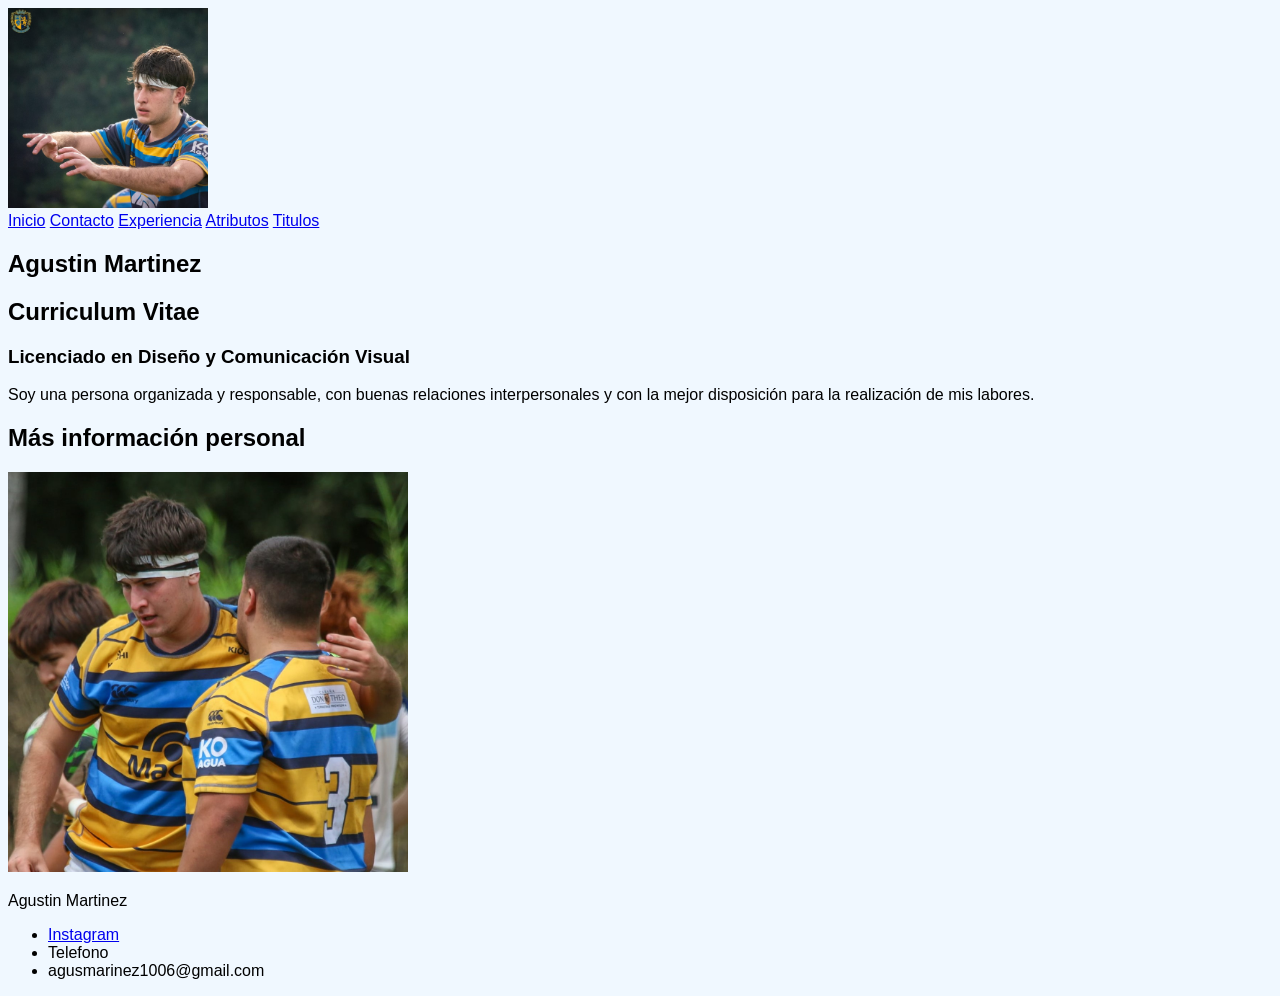
==== index.html @ fc3a7655 "primer commit" ====
<!DOCTYPE html>
<html>
    <head>
        <meta charset="utf-8"/>
        <title>Curriculum Vitae</title>
        <link rel="stylesheet" href="Estilo.css">
    </head>
    <body>
        <header>
            <img src="img/fotoprueba.jpeg" alt="Fotografia como Prueba" width="200" height="200"/>
            <nav>
                <a href="#">Inicio</a>
                <a href="#">Contacto</a>
                <a href="#">Experiencia</a>
                <a href="#">Atributos</a>
                <a href="#">Titulos</a>
            </nav>
        </header>
        <main>
<!--Titulo--->
            <section>
                <h1>Agustin Martinez</h1>
                <h2>Curriculum Vitae</h2>
            </section>
<!--Pequeño Descripción-->
            <article>
                <h3>Licenciado en Diseño y Comunicación Visual</h3>
                <p>Soy una persona organizada y responsable, con buenas relaciones interpersonales y con la mejor disposición para la realización de mis labores.</p>
            </article>
<!--Información Extra-->
            <section>
                <h2>Más información personal</h2>
                <img src="img/foto2.jpeg" alt="Fotografia 2 Más información personal" width="400" height="400"/>
            </section>
        </main>
        <footer>
            <p>Agustin Martinez</p>
            <ul>
                <li><a href="http://www.instagram.com/aaagus.24/">Instagram</a></li>
                <li>Telefono</li>
                <li>agusmarinez1006@gmail.com</li>
            </ul>
        </footer>
    </body>
</html>
---- Estilo.css ----
/* CSS DOCUMENT */
@charset "UTF-8";

@font-face {
    font-family: "Ubuntu Regular";
    src: url(fonts/Ubuntu-Regular.ttf) format(truetype);
    font-weight: normal;
    font-style: normal;
}

@font-face {
    font-family: "Ubuntu Italic";
    src: url(fonts/Ubuntu-Italic.ttf) format(truetype);
    font-weight: normal;
    font-style: italic;
}

@font-face {
    font-family: "Ubuntu Bold";
    src: url(fonts/Ubuntu-Bold.ttf) format(truetype);
    font-weight: bold;
    font-style: normal;
}

@font-face {
    font-family: "Ubuntu BoldItalic";
    src: url(fonts/Ubuntu-BoldItalic.ttf) format(truetype);
    font-weight: bold;
    font-style: italic;
}

* {
    font-family: "Ubuntu Regular", sans-serif;
    text-align: left;
    background-color: aliceblue;
}

/* aca empiezan las aplicaciones */

h1 {
    font-family: 'Ubuntu Bold', sans-serif;
}

h2 {
    font-family: 'Ubuntu BoldItalic' sans-serif;
}
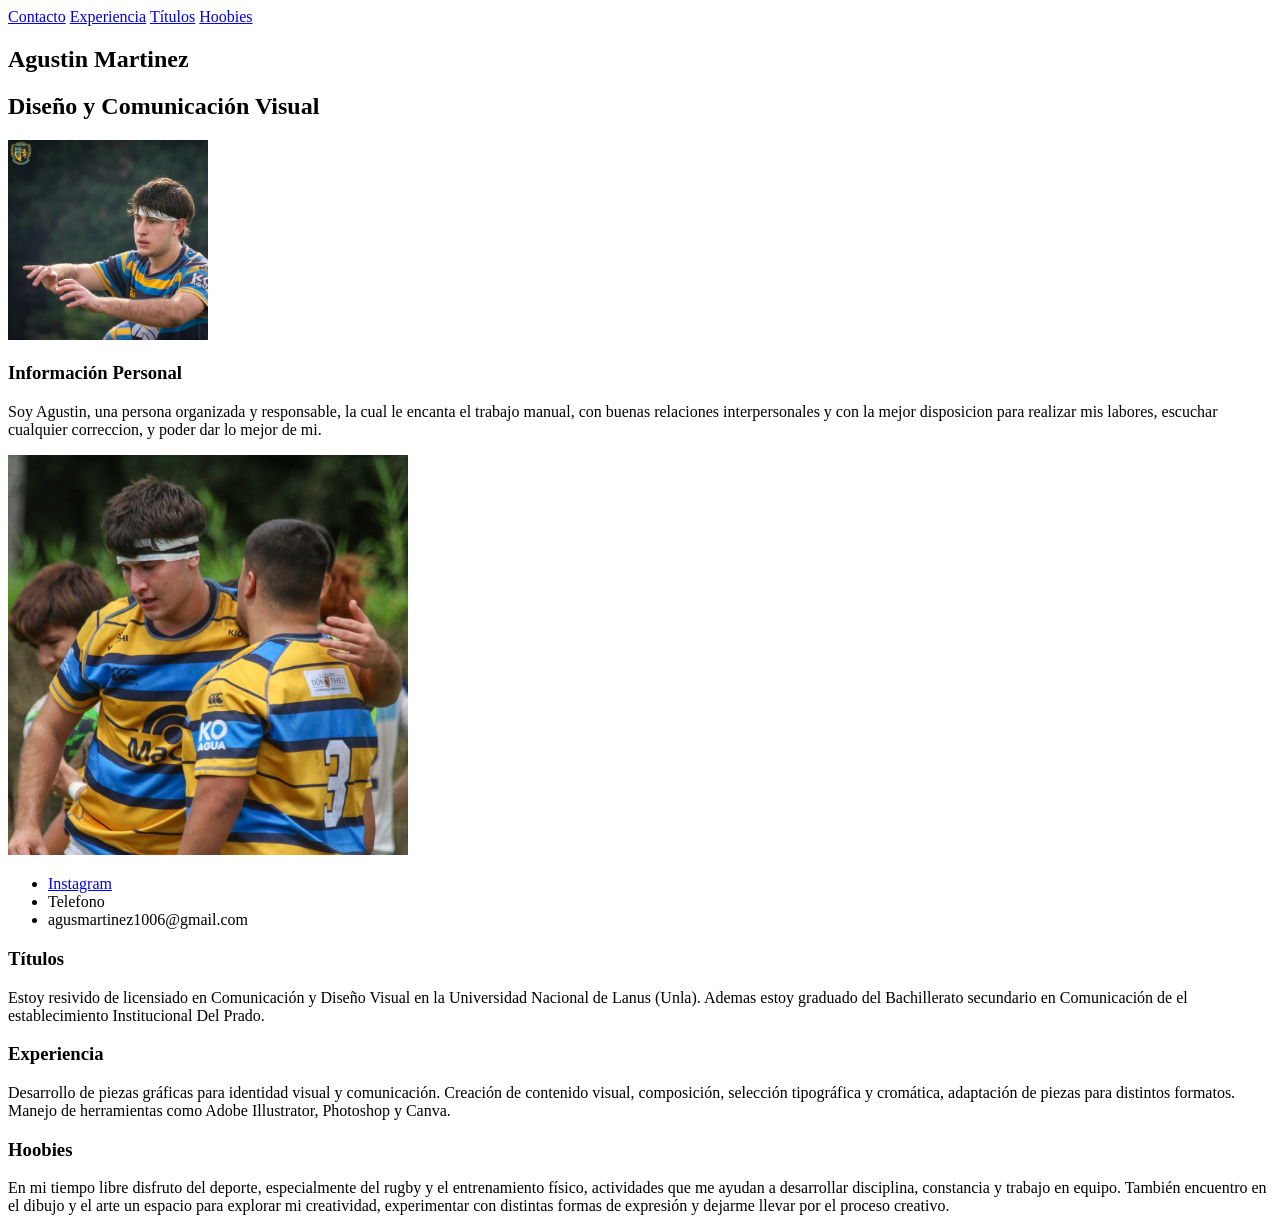
==== commit 2780fb71: "actualizacion index pre-entrega" ====
--- a/index.html
+++ b/index.html
@@ -2,44 +2,49 @@
 <html>
     <head>
         <meta charset="utf-8"/>
-        <title>Curriculum Vitae</title>
-        <link rel="stylesheet" href="Estilo.css">
+        <title>Curriculum Vitae Martinez Agustin</title>
+        <link rel="stylesheet" href="estilo.css">
     </head>
     <body>
         <header>
-            <img src="img/fotoprueba.jpeg" alt="Fotografia como Prueba" width="200" height="200"/>
             <nav>
-                <a href="#">Inicio</a>
                 <a href="#">Contacto</a>
                 <a href="#">Experiencia</a>
-                <a href="#">Atributos</a>
-                <a href="#">Titulos</a>
+                <a href="#">Títulos</a>
+                <a href="#">Hoobies</a>
             </nav>
+            <section id="hero">
+                <h1>Agustin Martinez</h1>
+                <h2>Diseño y Comunicación Visual</h2>
+                <img src="img/fotoprueba.jpeg" alt="Fotografia de Agustin practicando al rugby" width="200" height="200"/>
+            </section>
         </header>
         <main>
-<!--Titulo--->
-            <section>
-                <h1>Agustin Martinez</h1>
-                <h2>Curriculum Vitae</h2>
-            </section>
-<!--Pequeño Descripción-->
+<!--Pequeña Descripción-->
             <article>
-                <h3>Licenciado en Diseño y Comunicación Visual</h3>
-                <p>Soy una persona organizada y responsable, con buenas relaciones interpersonales y con la mejor disposición para la realización de mis labores.</p>
+                <h3>Información Personal</h3>
+                <p>Soy Agustin, una persona organizada y responsable, la cual le encanta el trabajo manual, con buenas relaciones interpersonales y con la mejor disposicion para realizar mis labores, escuchar cualquier correccion, y poder dar lo mejor de mi.</p>
             </article>
 <!--Información Extra-->
             <section>
-                <h2>Más información personal</h2>
-                <img src="img/foto2.jpeg" alt="Fotografia 2 Más información personal" width="400" height="400"/>
+                <img src="img/foto2.jpeg" alt="Fotografia de Agustin con amigos practicando al rugby" width="400" height="400"/>
             </section>
         </main>
         <footer>
-            <p>Agustin Martinez</p>
             <ul>
                 <li><a href="http://www.instagram.com/aaagus.24/">Instagram</a></li>
                 <li>Telefono</li>
-                <li>agusmarinez1006@gmail.com</li>
+                <li>agusmartinez1006@gmail.com</li>
             </ul>
+            <section id="hero2" class="contenedor">
+                <h3>Títulos</h3>
+                <p>Estoy resivido de licensiado en Comunicación y Diseño Visual en la Universidad Nacional de Lanus (Unla). 
+                Ademas estoy graduado del Bachillerato secundario en Comunicación de el establecimiento Institucional Del Prado.</p>
+                <h3>Experiencia</h3>
+                <p>Desarrollo de piezas gráficas para identidad visual y comunicación. Creación de contenido visual, composición, selección tipográfica y cromática, adaptación de piezas para distintos formatos. Manejo de herramientas como Adobe Illustrator, Photoshop y Canva.</p>
+                <h3>Hoobies</h3>
+                <p>En mi tiempo libre disfruto del deporte, especialmente del rugby y el entrenamiento físico, actividades que me ayudan a desarrollar disciplina, constancia y trabajo en equipo. También encuentro en el dibujo y el arte un espacio para explorar mi creatividad, experimentar con distintas formas de expresión y dejarme llevar por el proceso creativo.</p>
+            </section>
         </footer>
     </body>
 </html>
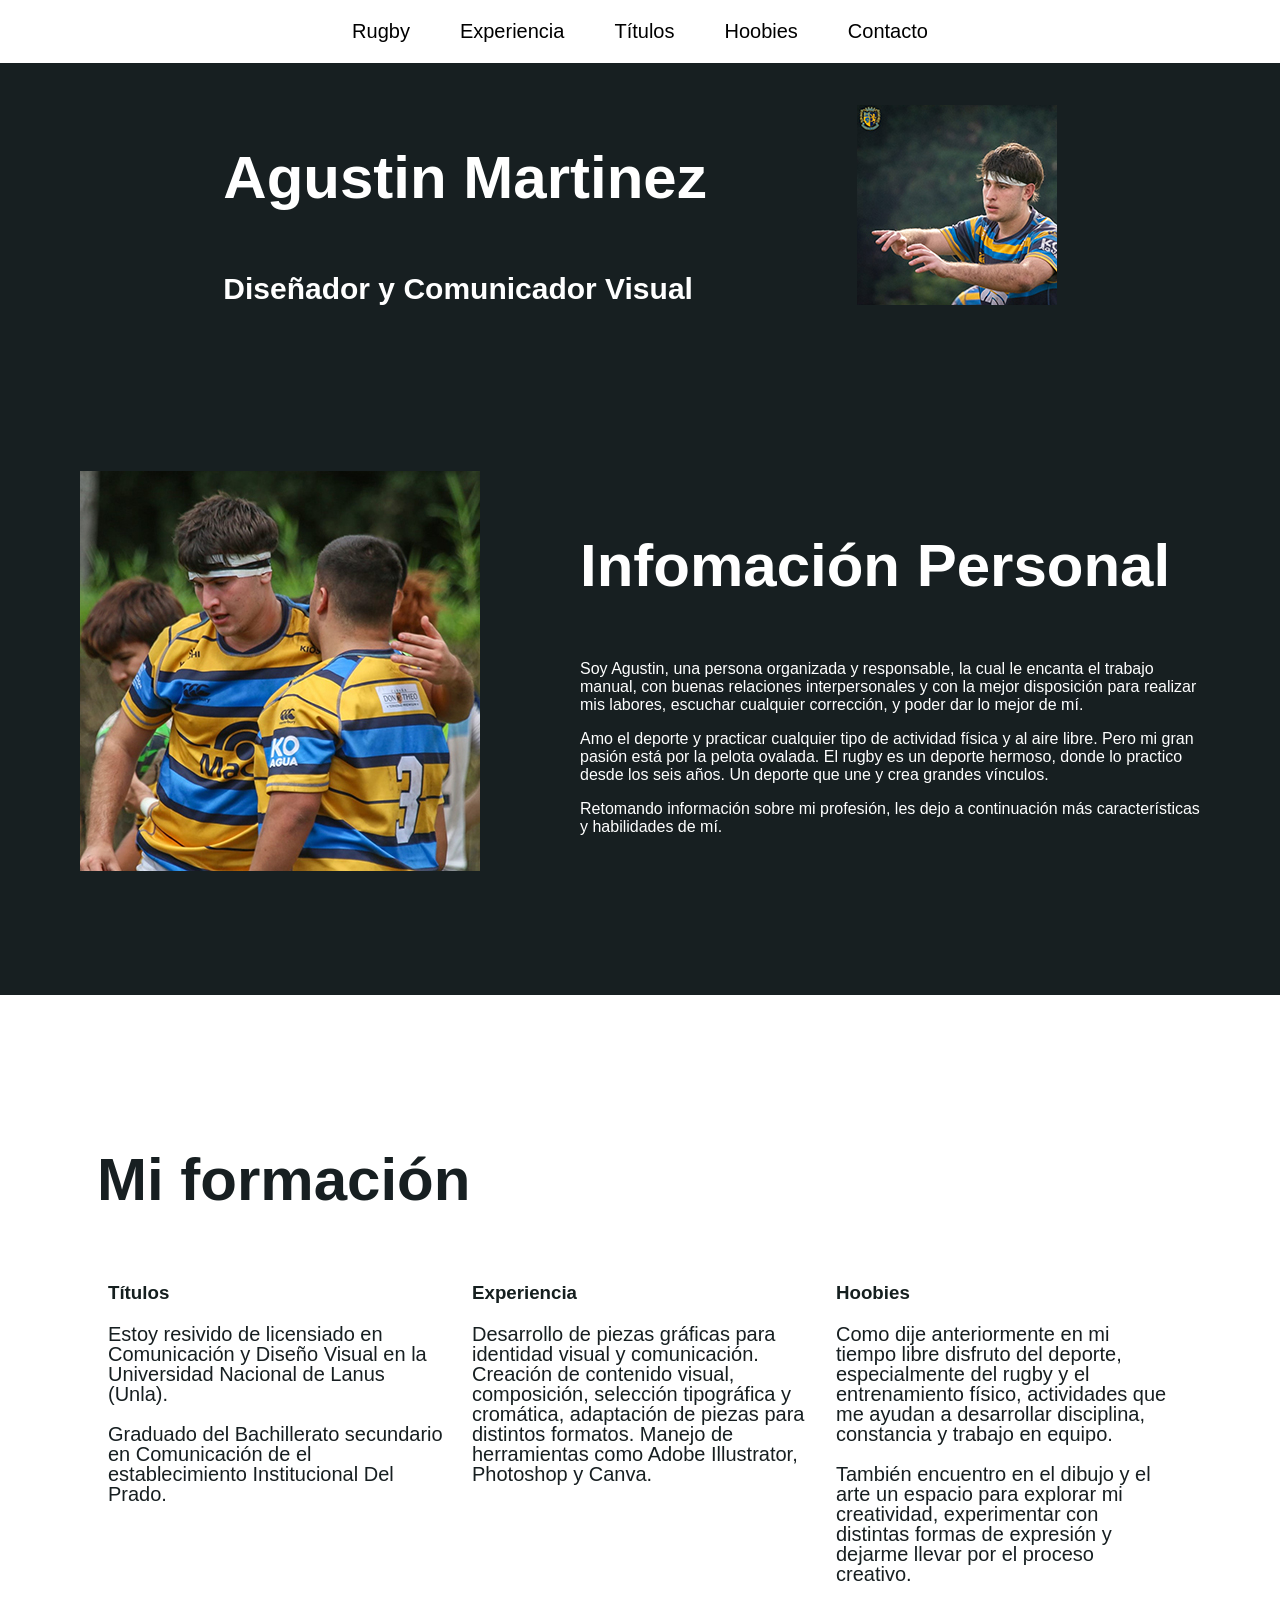
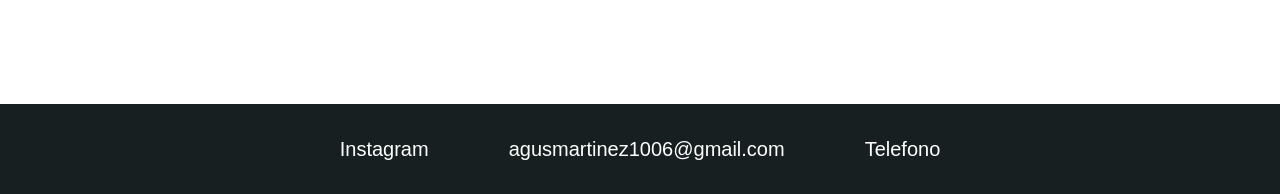
==== commit d780c613: "actualizacion-entrega" ====
--- a/index.html
+++ b/index.html
@@ -4,47 +4,72 @@
         <meta charset="utf-8"/>
         <title>Curriculum Vitae Martinez Agustin</title>
         <link rel="stylesheet" href="estilo.css">
+        <link rel="icon" type="image/x-icon" href="img/img-favicon.png">
     </head>
     <body>
         <header>
-            <nav>
-                <a href="#">Contacto</a>
-                <a href="#">Experiencia</a>
-                <a href="#">Títulos</a>
-                <a href="#">Hoobies</a>
+            <nav class="menu">
+                <a href="#columna2">Rugby</a>
+                <a href="#columna3">Experiencia</a>
+                <a href="#columna3">Títulos</a>
+                <a href="#columna3">Hoobies</a>
+                <a href="#redes">Contacto</a>
             </nav>
-            <section id="hero">
-                <h1>Agustin Martinez</h1>
-                <h2>Diseño y Comunicación Visual</h2>
-                <img src="img/fotoprueba.jpeg" alt="Fotografia de Agustin practicando al rugby" width="200" height="200"/>
-            </section>
         </header>
         <main>
-<!--Pequeña Descripción-->
-            <article>
-                <h3>Información Personal</h3>
-                <p>Soy Agustin, una persona organizada y responsable, la cual le encanta el trabajo manual, con buenas relaciones interpersonales y con la mejor disposicion para realizar mis labores, escuchar cualquier correccion, y poder dar lo mejor de mi.</p>
-            </article>
-<!--Información Extra-->
-            <section>
-                <img src="img/foto2.jpeg" alt="Fotografia de Agustin con amigos practicando al rugby" width="400" height="400"/>
+<!--¿quien soy?-->
+            <section id="columna1">
+                <article class="columna-texto">
+                    <h1>Agustin Martinez</h1>
+                    <h2>Diseñador y Comunicador Visual</h2>
+                </article>
+                <article class= "columna-foto">
+                <article class="columna-img">
+                    <img src="img/foto-perfil-cv.jpeg" alt="Fotografia de Agustin practicando al rugby" width="200" height="200"/>
+                </article>
+            </section>
+<!--informacion-personal-->
+            <section id="columna2">
+                <article class="columna-texto2">
+                    <h1 class="informacion">Infomación Personal</h3>
+                    <p>Soy Agustin, una persona organizada y responsable, la cual le encanta el trabajo manual, con buenas relaciones interpersonales y con la mejor disposición para realizar mis labores, escuchar cualquier corrección, y poder dar lo mejor de mí.</p>
+                    <p>Amo el deporte y practicar cualquier tipo de actividad física y al aire libre. Pero mi gran pasión está por la pelota ovalada. El rugby es un deporte hermoso, donde lo practico desde los seis años. Un deporte que une y crea grandes vínculos.</p>
+                    <p>Retomando información sobre mi profesión, les dejo a continuación más características y habilidades de mí.</p>
+                </article>
+                <article class="columna-img2">
+                    <img src="img/foto-rugby.jpg" alt="Fotografia de Agustin con amigos practicando al rugby" width="400" height="400"/>
+                </article>
+            </section>
+<!--tres-columnas-info-->
+            <section id="columna3">
+                <div class="seccion2">
+                    <h2 class="titulo-seccion">Mi formación</h2>
+                </div>
+
+                <div class="agrupacion-trabajos">
+                    <article class="trabajo">
+                        <h3>Títulos</h3>
+                        <p>Estoy resivido de licensiado en Comunicación y Diseño Visual en la Universidad Nacional de Lanus (Unla).</p>
+                        <p>Graduado del Bachillerato secundario en Comunicación de el establecimiento Institucional Del Prado.</p>
+                    </article>
+                    <article class="trabajo">
+                        <h3>Experiencia</h3>
+                        <p>Desarrollo de piezas gráficas para identidad visual y comunicación. Creación de contenido visual, composición, selección tipográfica y cromática, adaptación de piezas para distintos formatos. Manejo de herramientas como Adobe Illustrator, Photoshop y Canva.</p>
+                    </article>
+                    <article class="trabajo">
+                        <h3>Hoobies</h3>
+                        <p>Como dije anteriormente en mi tiempo libre disfruto del deporte, especialmente del rugby y el entrenamiento físico, actividades que me ayudan a desarrollar disciplina, constancia y trabajo en equipo.</p>
+                        <p>También encuentro en el dibujo y el arte un espacio para explorar mi creatividad, experimentar con distintas formas de expresión y dejarme llevar por el proceso creativo.</p>
+                    </article>
+                </div>
             </section>
         </main>
         <footer>
-            <ul>
-                <li><a href="http://www.instagram.com/aaagus.24/">Instagram</a></li>
+            <div class="redes" id="redes">
+                <li><a class="instagram" href="http://www.instagram.com/aaagus.24/">Instagram</a></li>
+                <li>agusmartinez1006@gmail.com</li>
                 <li>Telefono</li>
-                <li>agusmartinez1006@gmail.com</li>
-            </ul>
-            <section id="hero2" class="contenedor">
-                <h3>Títulos</h3>
-                <p>Estoy resivido de licensiado en Comunicación y Diseño Visual en la Universidad Nacional de Lanus (Unla). 
-                Ademas estoy graduado del Bachillerato secundario en Comunicación de el establecimiento Institucional Del Prado.</p>
-                <h3>Experiencia</h3>
-                <p>Desarrollo de piezas gráficas para identidad visual y comunicación. Creación de contenido visual, composición, selección tipográfica y cromática, adaptación de piezas para distintos formatos. Manejo de herramientas como Adobe Illustrator, Photoshop y Canva.</p>
-                <h3>Hoobies</h3>
-                <p>En mi tiempo libre disfruto del deporte, especialmente del rugby y el entrenamiento físico, actividades que me ayudan a desarrollar disciplina, constancia y trabajo en equipo. También encuentro en el dibujo y el arte un espacio para explorar mi creatividad, experimentar con distintas formas de expresión y dejarme llevar por el proceso creativo.</p>
-            </section>
+            </div>
         </footer>
     </body>
 </html>
--- a/estilo.css
+++ b/estilo.css
@@ -0,0 +1,186 @@
+/* CSS DOCUMENT */
+@charset "UTF-8";
+
+@font-face {
+    font-family: "Ubuntu Regular";
+    src: url(fonts/Ubuntu-Regular.ttf) format(truetype);
+    font-weight: normal;
+    font-style: normal;
+}
+
+@font-face {
+    font-family: "Ubuntu Italic";
+    src: url(fonts/Ubuntu-Italic.ttf) format(truetype);
+    font-weight: normal;
+    font-style: italic;
+}
+
+@font-face {
+    font-family: "Ubuntu Bold";
+    src: url(fonts/Ubuntu-Bold.ttf) format(truetype);
+    font-weight: bold;
+    font-style: normal;
+}
+
+@font-face {
+    font-family: "Ubuntu BoldItalic";
+    src: url(fonts/Ubuntu-BoldItalic.ttf) format(truetype);
+    font-weight: bold;
+    font-style: italic;
+}
+
+* {
+    font-family: "Ubuntu Regular", sans-serif;
+    text-align: left;
+}
+
+body {
+    margin: 0;
+    padding: 0;
+}
+
+h1 {
+    font-family: 'Ubuntu BoldItalic', sans-serif;
+    color: white;
+    font-size: 60px;
+}
+
+h2 {
+    font-family: 'Ubuntu talic', sans-serif;
+     color: white;
+     font-size: 30px;
+}
+
+h3 {
+    font-family: 'Ubuntu BoldItalic', sans-serif;
+    color:rgb(21 31 31); 
+}
+
+p {
+    font-family: 'Ubuntu Regular', sans-serif;
+    color: #ffffff;
+}
+
+a {
+    font-family: "Ubuntu Regular", sans-serif;
+    color: black;
+    text-decoration: none;
+    gap: 30px;
+}
+
+ul {
+    font-family: 'Ubuntu Regular', sans-serif;
+    padding: 20px 200px 20px 200px;
+    text-decoration: none;
+}
+
+/* --- HEADER --- */
+.menu {
+    display: flex;
+    justify-content: center;
+    font-family: "Ubuntu Regular", sans-serif;
+    font-size: 20px;
+    padding: 20px;
+    color:rgb(21 31 31);
+    gap: 50px;
+}
+
+/* --- MAIN --- */
+#columna1 {
+    background-color: #171f21;
+    display: flex;
+    flex-direction: row;
+    align-items: center;
+    justify-content: center;
+    gap: 150px;
+    padding: 20px;
+}
+
+/* --- INFORMACION --- */
+#columna2 {
+    background-color: #171f21;
+    display: flex;
+    flex-direction: row-reverse;
+    align-items: flex-start;
+    justify-content: center;
+    gap: 100px;
+    padding: 120px 80px;
+}
+
+#informacion {
+    font-family: "Ubuntu Regular", sans-serif;
+    color: #ffffff;
+    font-size: 30px;
+}
+
+/* --- FORMACION --- */
+#columna3 {
+    font-family: "Ubuntu BoldItalic", sans-serif;
+    color: #171f21;
+    padding: 100px 80px 100px 80px;
+}
+
+.seccion2 {
+    display: flex;
+    flex-direction: column;
+    justify-content: center;
+}
+
+.seccion2 h2 {
+    margin-right: 40px;
+    color: #171f21;
+    margin-left: 17px;
+    font-family: "Ubuntu Italic", sans-serif;
+    font-size: 60px;
+}
+
+.seccion2 h3 {
+    margin-right: 40px;
+    color: #171f21;
+    margin-left: 17px;
+    font-size: 30px;
+}
+
+.agrupacion-trabajos {
+    display: flex;
+    justify-content: space-evenly;
+    align-items: flex-start;
+}
+
+.trabajo {
+    width: 30%;
+}
+
+.trabajo p {
+    font-size: 20px;
+    line-height: 20px;
+    color: #171f21;
+}
+
+/* --- FOOTER --- */
+footer {
+    background-color: #171f21;
+    height: 90px;
+    display: flex;
+    align-items: center;
+    justify-content: center;
+    padding: 0px 60px;
+}
+
+.redes {
+    font-family: "Ubuntu Regular", sans-serif;
+    color: white;
+    text-align: left;
+    display: flex;
+    align-items: center;
+    flex-direction: row;
+    gap: 80px;
+    list-style: none;
+    font-size: 20px;
+}
+
+.instagram {
+    font-family: "Ubuntu Regular", sans-serif;
+    color: white;
+    text-decoration: none;
+}
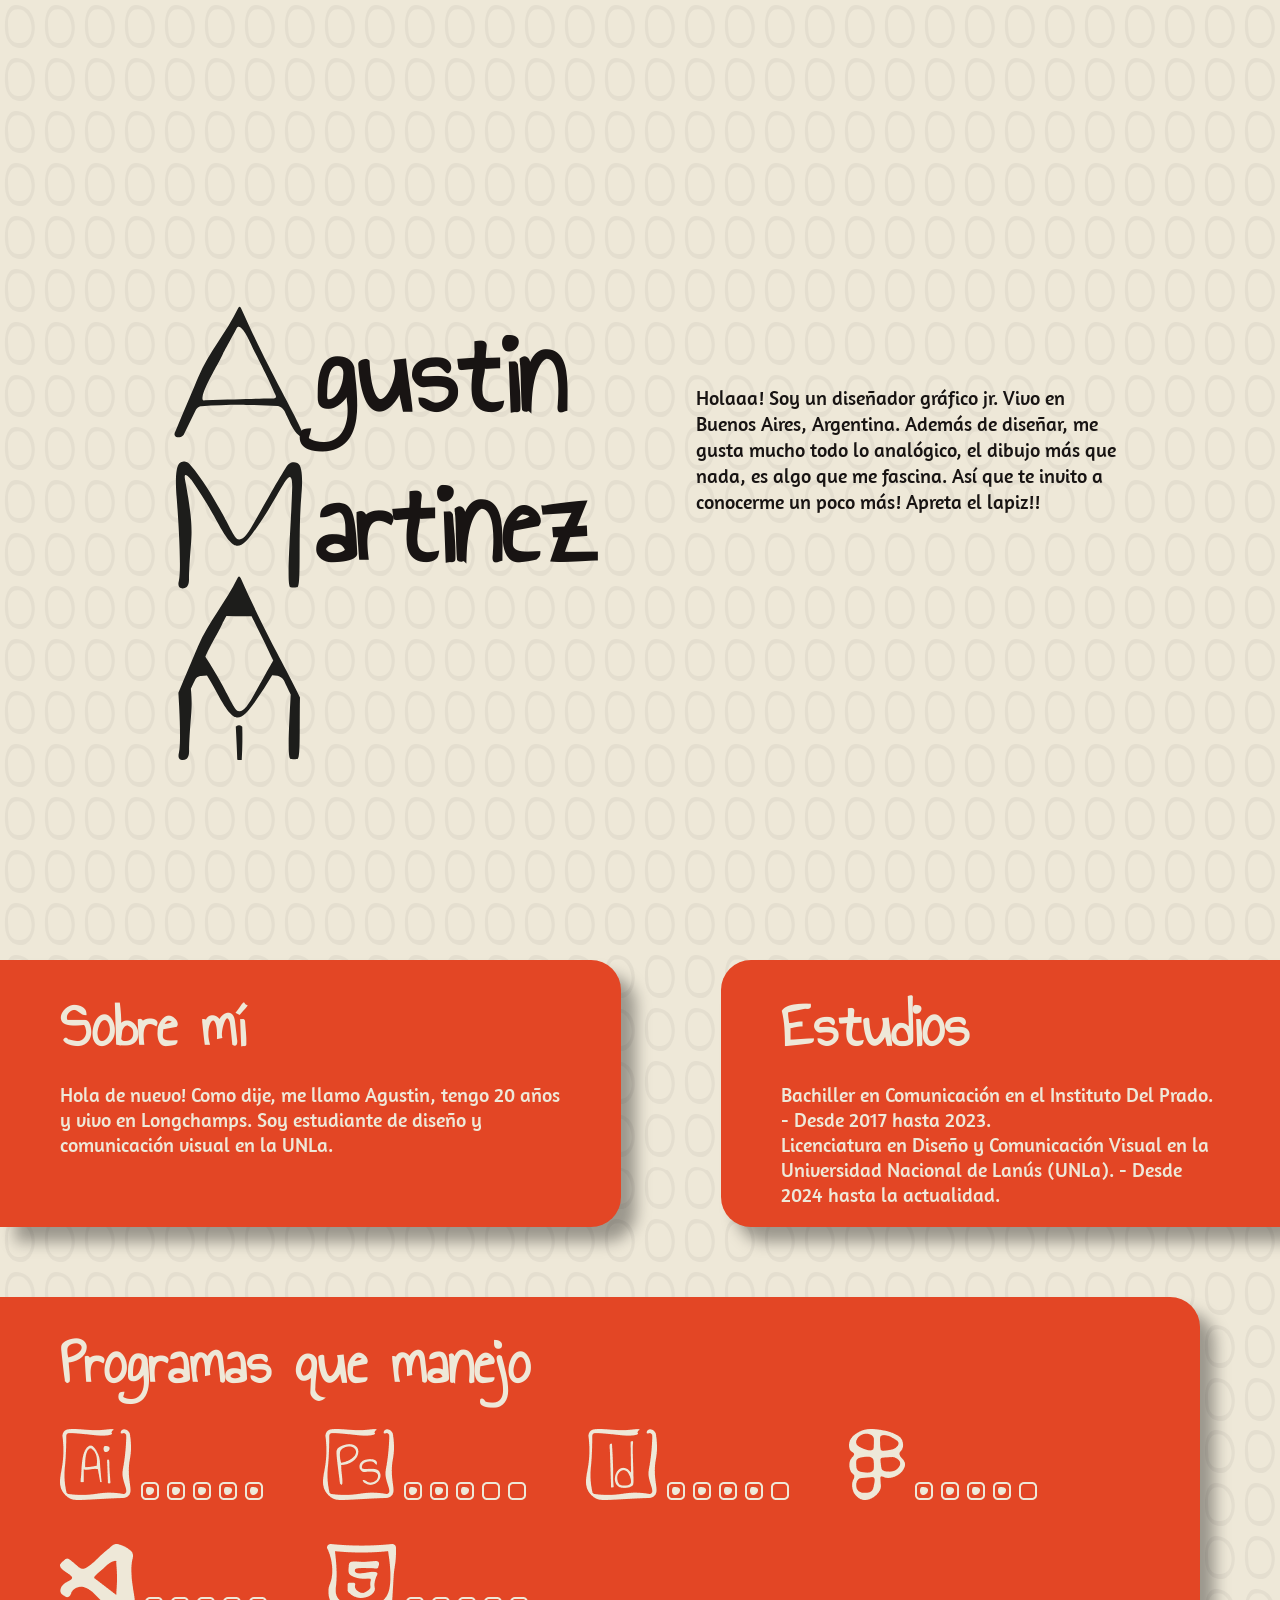
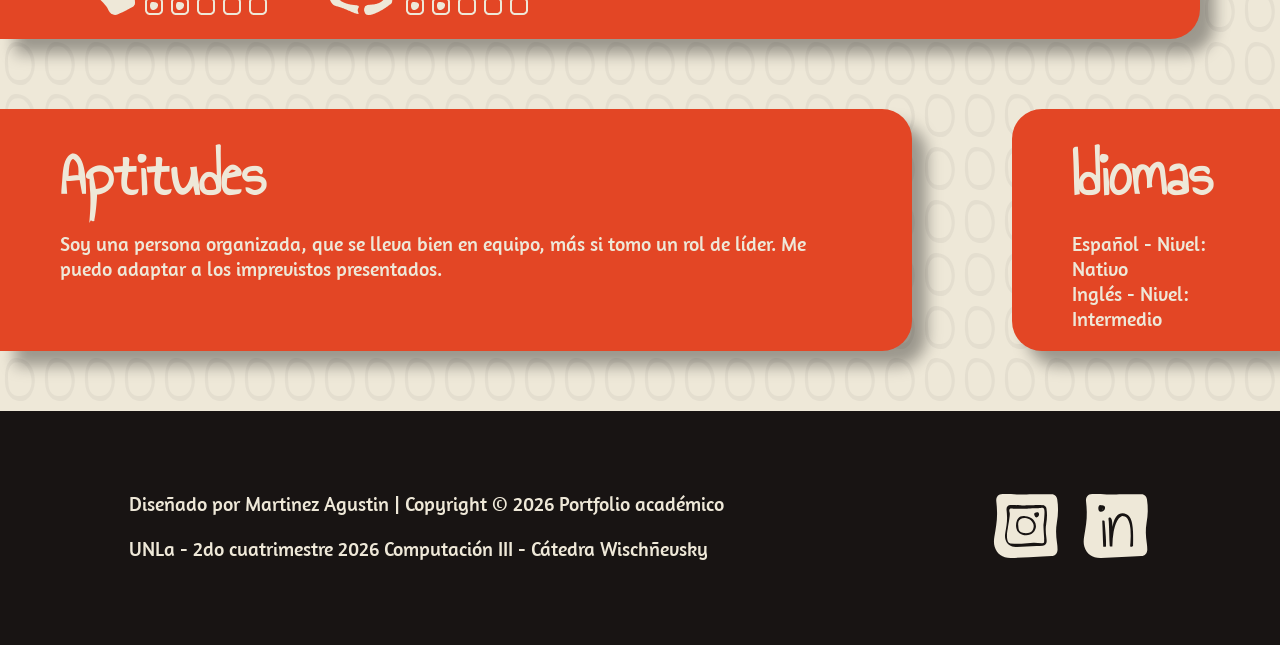
==== commit 5e66674e: "Subo actualizacion de curriculum final" ====
--- a/index.html
+++ b/index.html
@@ -2,74 +2,149 @@
 <html>
     <head>
         <meta charset="utf-8"/>
-        <title>Curriculum Vitae Martinez Agustin</title>
+        <meta name="viewport" content="width=device-width, initial-scale=1, viewport-fit=cover">
+        <meta name="theme-color" content="#E34625">
+        <title>Martinez Agustin</title>
         <link rel="stylesheet" href="estilo.css">
         <link rel="icon" type="image/x-icon" href="img/img-favicon.png">
     </head>
     <body>
+        <input class="activar" type="checkbox" id="activar">
         <header>
             <nav class="menu">
-                <a href="#columna2">Rugby</a>
-                <a href="#columna3">Experiencia</a>
-                <a href="#columna3">Títulos</a>
-                <a href="#columna3">Hoobies</a>
-                <a href="#redes">Contacto</a>
+                <a href="index.html"> 
+                    <img src="img/iconos-11.svg" width="70" height="70" alt="logo"></img>
+                </a>
+                <ul class="lista-menu">
+                    <li class="item-contacto">
+                        <a class="boton-nav" href="paginas/contacto.html" aria-label="contacto">
+                            <img class="icono-normal" src="img/iconos-12.svg" width="50" height="50" alt="">
+                            <img class="icono-hover" src="img/iconos-15.svg" width="50" height="50" alt="">
+                            <span>Contacto</span>
+                        </a>
+                    </li>
+                    <li class="item-hobbies">
+                        <a class="boton-nav" href="paginas/hobbies.html" aria-label="hobbies">
+                            <img class="icono-normal" src="img/iconos-13.svg" width="50" height="50" alt="">
+                            <img class="icono-hover" src="img/iconos-16.svg" width="50" height="50" alt="">
+                            <span>Hobbies</span>
+                        </a>
+                    </li>
+                    <li class="item-trabajos">
+                        <a class="boton-nav" href="paginas/trabajos.html" aria-label="trabajos">
+                            <img class="icono-normal" src="img/iconos-14.svg" width="50" height="50" alt="">
+                            <img class="icono-hover" src="img/iconos-17.svg" width="50" height="50" alt="">
+                            <span>Trabajos</span>
+                        </a>
+                    </li>
+                </ul>
             </nav>
         </header>
         <main>
-<!--¿quien soy?-->
-            <section id="columna1">
-                <article class="columna-texto">
-                    <h1>Agustin Martinez</h1>
-                    <h2>Diseñador y Comunicador Visual</h2>
+            <!-- PORTADA -->
+            <section class="portada">
+                <h1 class="nombres">
+                    <span class="linea-a">
+                        <img class="letra-a" src="img/iniciales-19.svg" width="150" height="150" alt="A">gustin
+                    </span>
+                    <span class="linea-m">
+                        <img class="letra-m" src="img/iniciales-18.svg" width="150" height="150" alt="M">artinez
+                    </span>
+                    <label class="lapiz" for="activar">
+                        <img src="img/lapiz.svg" width="150" height="185" alt="Lápiz: hacé clic para entrar">
+                    </label>
+                    <img class="logo-portada" src="img/iconos-11.svg" width="201" height="201" alt="">
+                </h1>
+                <p class="saludo">Holaaa! Soy un diseñador gráfico jr. Vivo en Buenos Aires, Argentina. Además de diseñar, me gusta mucho todo lo analógico, el dibujo más que nada, es algo que me fascina. Así que te invito a conocerme un poco más! Apreta el lapiz!!</p>
+                <a class="titulo-portfolio" href="#curriculum">
+                    Portfolio
+                    <span class="flecha">↓</span>
+                </a>
+            </section>
+            <section class="curriculum" id="curriculum">
+                <section class="cv-arriba">
+                    <article class="sobre-mi">
+                        <h2>Sobre mí</h2>
+                        <p>Hola de nuevo! Como dije, me llamo Agustin, tengo 20 años y vivo en Longchamps.
+                        Soy estudiante de diseño y comunicación visual en la UNLa. </p>
+                    </article>
+                    <article class="estudios">
+                        <h2>Estudios</h2>
+                        <ul class="instituciones">
+                            <li class="colegio-secundario">
+                                <p>Bachiller en Comunicación en el Instituto Del Prado. - Desde 2017 hasta 2023.</p>
+                            </li>
+                            <li class="universidad">
+                                <p> Licenciatura en Diseño y Comunicación Visual en la Universidad Nacional de Lanús (UNLa). - Desde 2024 hasta la actualidad.</p>
+                            </li>
+                        </ul>
+                    </article>
+                </section>
+                <article class="programas">
+                    <h2>Programas que manejo</h2>
+                    <ul class="habilidad">
+                        <li class="illustrator">
+                            <img src="img/illustrator.png" width="203" height="71" alt="habilidad-illustrator"></img>
+                        </li>
+                        <li class="photoshop">
+                            <img src="img/photoshop.png" width="203" height="71" alt="habilidad-photoshop"></img>
+                        </li>
+                        <li class="indesing">
+                            <img src="img/indesing.png" width="203" height="71" alt="habilidad-indesign"></img>
+                        </li>
+                        <li class="figma">
+                            <img src="img/figma.png" width="188" height="71" alt="habilidad-figma"></img>
+                        </li>
+                        <li class="visual">
+                            <img src="img/visual.png" width="207" height="71" alt="habilidad-visual"></img>
+                        </li>
+                        <li class="html5">
+                            <img src="img/html5.png" width="201" height="71" alt="habilidad-html5"></img>
+                        </li>
+                    </ul>
                 </article>
-                <article class= "columna-foto">
-                <article class="columna-img">
-                    <img src="img/foto-perfil-cv.jpeg" alt="Fotografia de Agustin practicando al rugby" width="200" height="200"/>
-                </article>
-            </section>
-<!--informacion-personal-->
-            <section id="columna2">
-                <article class="columna-texto2">
-                    <h1 class="informacion">Infomación Personal</h3>
-                    <p>Soy Agustin, una persona organizada y responsable, la cual le encanta el trabajo manual, con buenas relaciones interpersonales y con la mejor disposición para realizar mis labores, escuchar cualquier corrección, y poder dar lo mejor de mí.</p>
-                    <p>Amo el deporte y practicar cualquier tipo de actividad física y al aire libre. Pero mi gran pasión está por la pelota ovalada. El rugby es un deporte hermoso, donde lo practico desde los seis años. Un deporte que une y crea grandes vínculos.</p>
-                    <p>Retomando información sobre mi profesión, les dejo a continuación más características y habilidades de mí.</p>
-                </article>
-                <article class="columna-img2">
-                    <img src="img/foto-rugby.jpg" alt="Fotografia de Agustin con amigos practicando al rugby" width="400" height="400"/>
-                </article>
-            </section>
-<!--tres-columnas-info-->
-            <section id="columna3">
-                <div class="seccion2">
-                    <h2 class="titulo-seccion">Mi formación</h2>
-                </div>
-
-                <div class="agrupacion-trabajos">
-                    <article class="trabajo">
-                        <h3>Títulos</h3>
-                        <p>Estoy resivido de licensiado en Comunicación y Diseño Visual en la Universidad Nacional de Lanus (Unla).</p>
-                        <p>Graduado del Bachillerato secundario en Comunicación de el establecimiento Institucional Del Prado.</p>
+                <section class="cv-abajo">
+                    <article class="aptitudes">
+                        <h2>Aptitudes</h2>
+                        <p>Soy una persona organizada, que se lleva bien en equipo, más si tomo un rol de líder. Me puedo adaptar a los imprevistos presentados. </p>
                     </article>
-                    <article class="trabajo">
-                        <h3>Experiencia</h3>
-                        <p>Desarrollo de piezas gráficas para identidad visual y comunicación. Creación de contenido visual, composición, selección tipográfica y cromática, adaptación de piezas para distintos formatos. Manejo de herramientas como Adobe Illustrator, Photoshop y Canva.</p>
+                    <article class="idiomas">
+                        <h2>Idiomas</h2>
+                        <ul class="lengua">
+                            <li class="español">
+                                <p>Español - Nivel: Nativo</p>
+                            </li>
+                            <li class="ingles">
+                                <p>Inglés - Nivel: Intermedio</p>
+                            </li>
+                        </ul>
                     </article>
-                    <article class="trabajo">
-                        <h3>Hoobies</h3>
-                        <p>Como dije anteriormente en mi tiempo libre disfruto del deporte, especialmente del rugby y el entrenamiento físico, actividades que me ayudan a desarrollar disciplina, constancia y trabajo en equipo.</p>
-                        <p>También encuentro en el dibujo y el arte un espacio para explorar mi creatividad, experimentar con distintas formas de expresión y dejarme llevar por el proceso creativo.</p>
-                    </article>
-                </div>
+                </section>
             </section>
         </main>
-        <footer>
-            <div class="redes" id="redes">
-                <li><a class="instagram" href="http://www.instagram.com/aaagus.24/">Instagram</a></li>
-                <li>agusmartinez1006@gmail.com</li>
-                <li>Telefono</li>
-            </div>
+        <footer class="copyright">
+            <ul class="texto">
+                <li class="identidad">
+                    <p>Diseñado por Martinez Agustin | Copyright © 2026
+                        Portfolio académico</p>
+                </li>
+                <li class="materia">
+                    <p>UNLa - 2do cuatrimestre 2026
+                        Computación III - Cátedra Wischñevsky</p>
+                </li>
+            </ul>
+            <ul class="redes">
+                <li class="instagram">
+                    <a href="https://www.instagram.com/_tinezzz_/?hl=es" target="_blank"> 
+                        <img src="img/redes-20.svg" width="70" height="70" alt="logo-instagram"></img>
+                    </a>
+                </li>
+                <li class="linkeding">
+                    <a href="">
+                        <img src="img/redes-21.svg" width="70" height="70" alt="logo-linkedin"></img>
+                    </a>
+                </li>
+            </ul>
         </footer>
     </body>
-</html>+</html>
--- a/estilo.css
+++ b/estilo.css
@@ -1,186 +1,1375 @@
-/* CSS DOCUMENT */
-@charset "UTF-8";
+/* CSS Document */
+
+@charset "utf-8";
 
 @font-face {
-    font-family: "Ubuntu Regular";
-    src: url(fonts/Ubuntu-Regular.ttf) format(truetype);
+    font-family: "Amaranth-Regular";
+    src: url(fonts/Amaranth-Regular.ttf) format(truetype);
     font-weight: normal;
     font-style: normal;
 }
 
 @font-face {
-    font-family: "Ubuntu Italic";
-    src: url(fonts/Ubuntu-Italic.ttf) format(truetype);
+    font-family: "Amaranth-Italic";
+    src: url(fonts/Amaranth-Italic.ttf) format(truetype);
     font-weight: normal;
     font-style: italic;
 }
 
 @font-face {
-    font-family: "Ubuntu Bold";
-    src: url(fonts/Ubuntu-Bold.ttf) format(truetype);
+    font-family: "Amaranth-Bold";
+    src: url(fonts/Amaranth-Bold.ttf) format(truetype);
     font-weight: bold;
     font-style: normal;
 }
 
 @font-face {
-    font-family: "Ubuntu BoldItalic";
-    src: url(fonts/Ubuntu-BoldItalic.ttf) format(truetype);
+    font-family: "Amaranth-BoldItalic";
+    src: url(fonts/Amaranth-BoldItalic.ttf) format(truetype);
     font-weight: bold;
     font-style: italic;
 }
 
+@font-face {
+    font-family: "AnnieUseYourTelescope";
+    src: url(fonts/AnnieUseYourTelescope-Regular.ttf) format(truetype);
+}
+
+/*estilos-generales*/
+
 * {
-    font-family: "Ubuntu Regular", sans-serif;
-    text-align: left;
-}
-
-body {
     margin: 0;
     padding: 0;
+    box-sizing: border-box;
+}
+
+body {
+    background-color: #EEE8D8;
+    background-image: url(img/trama.svg);
+    min-height: 100vh;
+    display: flex;
+    flex-direction: column;
+}
+
+main {
+    flex: 1;
+}
+
+header {
+    position: relative;
+    z-index: 1;
 }
 
 h1 {
-    font-family: 'Ubuntu BoldItalic', sans-serif;
-    color: white;
-    font-size: 60px;
+    font-family: 'AnnieUseYourTelescope', sans-serif;
+    color: #181413;
+    font-size: 120px;
 }
 
 h2 {
-    font-family: 'Ubuntu talic', sans-serif;
-     color: white;
-     font-size: 30px;
+    font-family: 'AnnieUseYourTelescope', sans-serif;
+     color: #EEE8D8;
+     font-size: 64px;
 }
 
 h3 {
-    font-family: 'Ubuntu BoldItalic', sans-serif;
-    color:rgb(21 31 31); 
+    font-family: 'AnnieUseYourTelescope', sans-serif;
+    color:#181413; 
+    font-size: 42px;
 }
 
 p {
-    font-family: 'Ubuntu Regular', sans-serif;
-    color: #ffffff;
+    font-family: 'Amaranth-Regular', sans-serif;
+    color: #EEE8D8;
+    font-size: 20px;
 }
 
 a {
-    font-family: "Ubuntu Regular", sans-serif;
-    color: black;
+    font-family: "Amaran-Regular", sans-serif;
+    color: #181413;
     text-decoration: none;
     gap: 30px;
 }
 
 ul {
-    font-family: 'Ubuntu Regular', sans-serif;
-    padding: 20px 200px 20px 200px;
+    font-family: 'Amaranth-Regular', sans-serif;
+    padding: 20px 20px 20px 20px;
     text-decoration: none;
-}
-
+    list-style: none;
+}
+
+/* --- --- INDEX --- --- */
 /* --- HEADER --- */
 .menu {
     display: flex;
-    justify-content: center;
-    font-family: "Ubuntu Regular", sans-serif;
-    font-size: 20px;
+    justify-content: space-around;
     padding: 20px;
     color:rgb(21 31 31);
     gap: 50px;
+    background-color: #E34625;
+    box-shadow: 0px 10px 15px rgba(0, 0, 0, 0.3);
+}
+
+.lista-menu {
+    display: flex;
+    flex-direction: row;
+    justify-content: flex-end;
+    gap: 20px;
+    min-width: 310px;
+}
+
+/* --- BOTONES DEL NAV --- */
+.boton-nav {
+    display: flex;
+    flex-direction: row;
+    align-items: center;
+    gap: 8px;
+    font-family: 'AnnieUseYourTelescope', sans-serif;
+    font-size: 34px;
+    color: #181413;
+}
+
+.boton-nav .icono-hover,
+.boton-nav span {
+    display: none;
+}
+
+.boton-nav:hover .icono-normal {
+    display: none;
+}
+
+.boton-nav:hover .icono-hover {
+    display: block;
+}
+
+.boton-nav:hover span {
+    display: inline;
 }
 
 /* --- MAIN --- */
-#columna1 {
-    background-color: #171f21;
+.presentacion {
+    background-color: #EEE8D8;
     display: flex;
     flex-direction: row;
     align-items: center;
     justify-content: center;
-    gap: 150px;
-    padding: 20px;
-}
-
-/* --- INFORMACION --- */
-#columna2 {
-    background-color: #171f21;
-    display: flex;
-    flex-direction: row-reverse;
-    align-items: flex-start;
+    gap: 100px;
+    padding: 60px 100px;
+}
+
+.nombre {
+    display: flex;
+    flex-direction: row;
+}
+
+.apellido {
+    display: flex;
+    flex-direction: row;
+}
+
+.saludo {
+    max-width: 420px;
+    line-height: 26px;
+    margin: 0px;
+    color: #181413;
+}
+
+.curriculum {
+    display: flex;
+    flex-direction: column;
+    gap: 70px;
+    padding: 60px 0px;
+}
+
+.cv-arriba {
+    display: flex;
+    flex-direction: row;
+    justify-content: space-between;
+    gap: 100px;
+}
+
+.instituciones {
+    padding: 0%;
+}
+
+.estudios {
+    display: flex;
+    flex-direction: column;
+    gap: 10px;
+    border-radius: 30px 0px 0px 30px;
+    background: #E34625;
+    box-shadow: 15px 15px 15px rgba(0, 0, 0, 0.35);
+    padding: 20px 60px;
+}
+
+.sobre-mi {
+    display: flex;
+    flex-direction: column;
+    gap: 10px;
+    border-radius: 0px 30px 30px 0px;
+    background: #E34625;
+    box-shadow: 15px 15px 15px rgba(0, 0, 0, 0.35);
+    padding: 20px 60px;
+}
+
+.programas {
+    display: flex;
+    flex-direction: column;
+    gap: 20px;
+    border-radius: 0px 30px 30px 0px;
+    background: #E34625;
+    box-shadow: 15px 15px 15px rgba(0, 0, 0, 0.35);
+    padding: 20px 60px;
+    margin-right: 80px;
+}
+
+.habilidad {
+    display: flex;
+    flex-direction: row;
+    flex-wrap: wrap;
+    gap: 40px 60px;
+    padding: 0%;
+}
+
+.cv-abajo {
+    display: flex;
+    flex-direction: row;
+    justify-content: space-between;
+    gap: 100px;
+}
+
+.aptitudes {
+    display: flex;
+    flex-direction: column;
+    gap: 10px;
+    border-radius: 0px 30px 30px 0px;
+    background: #E34625;
+    box-shadow: 15px 15px 15px rgba(0, 0, 0, 0.35);
+    padding: 20px 60px;
+}
+
+.idiomas {
+    display: flex;
+    flex-direction: column;
+    gap: 10px;
+    border-radius: 30px 0px 0px 30px;
+    background: #E34625;
+    box-shadow: 15px 15px 15px rgba(0, 0, 0, 0.35);
+    padding: 20px 60px;
+}
+
+.lengua {
+    padding: 0%;
+}
+
+/* --- FOOTER --- */
+.copyright {
+    display: flex;
+    flex-direction: row;
+    gap: 50px;
+    justify-content: space-around;
+    background: #181413;
+    padding: 60px 20px;
+}
+
+.texto {
+    display: flex;
+    flex-direction: column;
+    gap: 20px;
+}
+
+.redes {
+    display: flex;
+    flex-direction: row;
+    gap: 20px;
+    padding: 20px 20px 20px 20px;
+}
+
+/* --- RESPONSIVE INDEX (celular) --- */
+@media (max-width: 900px) {
+    h2 {
+        font-size: 34px;
+    }
+
+    p {
+        font-size: 15px;
+        line-height: 20px;
+    }
+
+    /* --- HEADER --- */
+    .menu {
+        justify-content: space-between;
+        align-items: center;
+        gap: 10px;
+        padding: calc(15px + env(safe-area-inset-top)) 15px 15px 15px;
+    }
+
+    .menu > a img {
+        display: block;
+    }
+
+    .lista-menu {
+        gap: 12px;
+        padding: 0px;
+        min-width: 0px;
+    }
+
+    .boton-nav:hover span {
+        display: none;
+    }
+
+    .lista-menu img {
+        width: 38px;
+        height: 38px;
+    }
+
+    /* --- MAIN --- */
+    .saludo {
+        margin-right: 0px;
+    }
+
+    .curriculum {
+        gap: 30px;
+        padding: 30px 15px;
+    }
+
+    .cv-arriba {
+        flex-direction: column;
+        gap: 30px;
+    }
+
+    .cv-abajo {
+        flex-direction: column;
+        gap: 30px;
+    }
+
+    .sobre-mi,
+    .estudios,
+    .programas,
+    .aptitudes,
+    .idiomas {
+        margin: 0px;
+        padding: 15px 20px;
+        gap: 5px;
+        border-radius: 20px;
+        box-shadow: 8px 8px 10px rgba(0, 0, 0, 0.3);
+    }
+
+    .habilidad {
+        flex-wrap: wrap;
+        justify-content: center;
+        gap: 10px;
+    }
+
+    .habilidad img {
+        width: 80px;
+        height: auto;
+    }
+
+    /* --- FOOTER --- */
+    .copyright {
+        flex-direction: column;
+        align-items: center;
+        gap: 5px;
+        padding: 20px 15px calc(20px + env(safe-area-inset-bottom)) 15px;
+    }
+
+    .copyright p {
+        font-size: 13px;
+        line-height: 17px;
+    }
+
+    .texto {
+        padding: 0px;
+        gap: 10px;
+        text-align: center;
+    }
+
+    .redes {
+        padding: 10px;
+    }
+
+    .redes img {
+        width: 45px;
+        height: 45px;
+    }
+}
+
+/* --- --- CONTACTO --- --- */
+/* --- MAIN --- */
+.main-contacto {
+    display: flex;
+    flex-direction: row;
+    align-items: center;
+    justify-content: space-between;
+    padding: 100px 150px;
+    gap: 100px;
+    background-color: #E34625;
+    background-image: url(img/trama.svg);
+}
+
+.titular-contacto {
+    display: flex;
+    flex-direction: column;
+    gap: 20px;
+    max-width: 650px;
+}
+
+.contacto {
+    font-size: 180px;
+}
+
+.bajada-contacto {
+    font-family: 'Amaranth-Bold', sans-serif;
+    font-size: 36px;
+    color: #181413;
+}
+
+.texto-contacto {
+    color: #181413;
+}
+
+.formulario {
+    width: 750px;
+    display: flex;
+    flex-wrap: wrap;
+    align-items: center;
+    justify-content: space-between;
+    gap: 20px;
+    padding: 40px;
+    border-radius: 40px;
+    background-color: #EEE8D8;
+    box-shadow: 20px 20px 20px rgba(0, 0, 0, 0.35);
+}
+
+.campo {
+    width: calc(50% - 10px);
+    padding: 16px 25px;
+    border: none;
+    border-radius: 30px;
+    background-color: #E34625;
+    color: #EEE8D8;
+    font-family: 'Amaranth-Regular', sans-serif;
+    font-size: 20px;
+}
+
+.campo::placeholder {
+    color: #EEE8D8;
+}
+
+.campo:focus {
+    outline: 3px solid #181413;
+}
+
+.campo-archivo {
+    cursor: pointer;
+}
+
+.campo-archivo input {
+    display: none;
+}
+
+.campo-asunto {
+    width: 100%;
+    height: 110px;
+    resize: none;
+}
+
+.campo-obligatorio {
+    font-family: 'Amaranth-Bold', sans-serif;
+    color: #181413;
+}
+
+.boton-enviar {
+    width: calc(50% - 10px);
+    padding: 8px;
+    border: 2px solid #181413;
+    border-radius: 20px;
+    background-color: #181413;
+    color: #EEE8D8;
+    font-family: 'Amaranth-Regular', sans-serif;
+    font-size: 20px;
+    cursor: pointer;
+}
+
+.boton-enviar:hover {
+    background-color: #EEE8D8;
+    color: #181413;
+}
+
+/* --- --- HOBBIES --- --- */
+/* --- MAIN --- */
+.main-hobbies {
+    display: flex;
+    flex-direction: row;
+    align-items: center;
+    justify-content: space-between;
+    padding: 100px 150px;
+    gap: 100px;
+    background-color: #E34625;
+    background-image: url(img/trama.svg);
+}
+
+.titular-hobbies {
+    display: flex;
+    flex-direction: column;
+    gap: 20px;
+    max-width: 650px;
+}
+
+.hobbies {
+    font-size: 180px;
+}
+
+.texto-hobbies {
+    font-family: 'Amaranth-Bold', sans-serif;
+    color: #181413;
+}
+
+.botons {
+    display: flex;
+    flex-direction: row;
+    gap: 40px;
+    padding: 40px;
+    border-radius: 40px;
+    background-color: #EEE8D8;
+    box-shadow: 20px 20px 20px rgba(0, 0, 0, 0.35);
+}
+
+.boton-hobbie {
+    width: 260px;
+    height: 280px;
+    display: flex;
+    align-items: center;
+    justify-content: center;
+    border-radius: 35px;
+    background-color: #E34625;
+    font-family: 'AnnieUseYourTelescope', sans-serif;
+    font-size: 48px;
+    color: #EEE8D8;
+    box-shadow: inset -10px -10px 15px rgba(0, 0, 0, 0.25),
+                inset 10px 10px 15px rgba(255, 255, 255, 0.15),
+                6px 6px 8px rgba(0, 0, 0, 0.25);
+}
+
+.boton-hobbie:hover {
+    background-color: #181413;
+}
+
+.boton-hobbie:active {
+    transform: translateY(4px);
+    box-shadow: inset 10px 10px 15px rgba(0, 0, 0, 0.3);
+}
+
+/* --- --- HOBBIES: DIBUJOS Y RUGBY --- --- */
+.main-galeria {
+    display: flex;
+    flex-direction: column;
+    gap: 50px;
+    padding: 80px 150px 120px 150px;
+    background-color: #E34625;
+    background-image: url(img/trama.svg);
+}
+
+.titular-galeria {
+    display: flex;
+    flex-direction: row;
+    align-items: center;
+    justify-content: space-between;
+    gap: 40px;
+}
+
+.titular-galeria p {
+    font-family: 'Amaranth-Bold', sans-serif;
+    color: #181413;
+}
+
+.galeria {
+    display: flex;
+    flex-wrap: wrap;
+    justify-content: space-between;
+    gap: 40px;
+    padding: 0px;
+}
+
+.galeria li {
+    width: 260px;
+}
+
+.galeria img {
+    display: block;
+    width: 100%;
+    height: auto;
+    transition: transform 0.3s;
+}
+
+.galeria img:hover {
+    transform: scale(1.05);
+}
+
+.tarjeta-vacia {
+    height: 337px;
+    border-radius: 30px;
+    background-color: #A9A49B;
+    box-shadow: 15px 15px 15px rgba(0, 0, 0, 0.35);
+}
+
+/* --- --- TRABAJOS --- --- */
+/* --- MAIN --- */
+.main-trabajos {
+    display: flex;
+    flex-direction: row;
+    flex-wrap: wrap;
+    align-items: center;
+    justify-content: space-between;
+    padding: 100px 150px;
+    gap: 100px;
+    background-color: #E34625;
+    background-image: url(img/trama.svg);
+}
+
+.titular-trabajos {
+    display: flex;
+    flex-direction: column;
+    gap: 20px;
+    max-width: 650px;
+}
+
+.trabajos {
+    font-size: 180px;
+}
+
+.texto-trabajos {
+    font-family: 'Amaranth-Bold', sans-serif;
+    color: #181413;
+}
+
+.flechas {
+    padding: 30px 80px;
+    border-radius: 40px;
+    background-color: #EEE8D8;
+    box-shadow: 20px 20px 20px rgba(0, 0, 0, 0.35);
+    font-size: 140px;
+    color: #181413;
+    word-spacing: 60px;
+}
+
+.galeria-trabajos {
+    width: 100%;
+    display: flex;
+    flex-wrap: wrap;
+    gap: 50px;
+    padding: 0px;
+}
+
+.tarjeta-trabajo {
+    position: relative;
+    width: calc((100% - 100px) / 3);
+    overflow: hidden;
+    border-radius: 30px;
+    background-color: #181413;
+    box-shadow: 15px 15px 15px rgba(0, 0, 0, 0.35);
+}
+
+.tarjeta-trabajo img {
+    display: block;
+    width: 100%;
+    height: 300px;
+    object-fit: cover;
+    filter: brightness(0.65);
+    transition: transform 0.3s;
+}
+
+.tarjeta-trabajo:hover img {
+    transform: scale(1.05);
+}
+
+.tarjeta-trabajo h2 {
+    position: absolute;
+    left: 35px;
+    bottom: 75px;
+}
+
+.tarjeta-trabajo p {
+    position: absolute;
+    left: 35px;
+    bottom: 25px;
+    line-height: 24px;
+}
+
+/* --- FLECHAS ANIMADAS --- */
+.flechas span {
+    display: inline-block;
+    animation: flecha-baja 1.2s ease-in-out infinite both;
+}
+
+.flechas span:nth-child(2) {
+    animation-delay: 0.2s;
+}
+
+.flechas span:nth-child(3) {
+    animation-delay: 0.4s;
+}
+
+@keyframes flecha-baja {
+    0% {
+        transform: translateY(-10px);
+    }
+    50% {
+        transform: translateY(15px);
+    }
+    100% {
+        transform: translateY(-10px);
+    }
+}
+
+.tarjeta-trabajo a {
+    display: block;
+}
+
+/* --- CARRUSEL DE TRABAJOS --- */
+.carrusel {
+    display: none;
+    position: fixed;
+    top: 0px;
+    left: 0px;
+    z-index: 10;
+    width: 100%;
+    height: 100%;
+    flex-direction: column;
+    align-items: center;
+    justify-content: center;
+    gap: 20px;
+    padding: 40px;
+    background-color: rgba(24, 20, 19, 0.92);
+}
+
+.carrusel:target {
+    display: flex;
+    animation: aparecer 0.3s ease;
+}
+
+.carrusel input {
+    display: none;
+}
+
+.cerrar {
+    position: absolute;
+    top: 25px;
+    right: 35px;
+    font-size: 40px;
+    color: #EEE8D8;
+}
+
+.cerrar:hover {
+    color: #E34625;
+}
+
+.ventana {
+    width: 900px;
+    max-width: 100%;
+    overflow: hidden;
+}
+
+.pista {
+    display: flex;
+    padding: 0px;
+    transition: transform 0.6s ease-in-out;
+}
+
+.pista li {
+    position: relative;
+    flex: 0 0 100%;
+    height: 560px;
+    display: flex;
+    align-items: center;
+    justify-content: center;
+    padding: 30px;
+}
+
+.pista img {
+    height: 100%;
+    width: auto;
+    max-width: 100%;
+    border-radius: 25px;
+    box-shadow: 15px 15px 15px rgba(0, 0, 0, 0.5);
+}
+
+.foto-2:checked ~ .ventana .pista {
+    transform: translateX(-100%);
+}
+
+.foto-3:checked ~ .ventana .pista {
+    transform: translateX(-200%);
+}
+
+.foto-4:checked ~ .ventana .pista {
+    transform: translateX(-300%);
+}
+
+.foto-5:checked ~ .ventana .pista {
+    transform: translateX(-400%);
+}
+
+.foto-6:checked ~ .ventana .pista {
+    transform: translateX(-500%);
+}
+
+.foto-7:checked ~ .ventana .pista {
+    transform: translateX(-600%);
+}
+
+.anterior,
+.siguiente {
+    position: absolute;
+    top: 50%;
+    width: 60px;
+    height: 60px;
+    display: flex;
+    align-items: center;
+    justify-content: center;
+    border-radius: 15px;
+    background-color: #181413;
+    cursor: pointer;
+    transform: translateY(-50%);
+    box-shadow: 5px 5px 8px rgba(0, 0, 0, 0.35);
+}
+
+.anterior::before,
+.siguiente::before {
+    content: "";
+    width: 16px;
+    height: 16px;
+    border-left: 4px solid #EEE8D8;
+    border-bottom: 4px solid #EEE8D8;
+}
+
+.anterior::before {
+    transform: translateX(5px) rotate(45deg);
+}
+
+.siguiente::before {
+    transform: translateX(-5px) rotate(-135deg);
+}
+
+.anterior {
+    left: 20px;
+}
+
+.siguiente {
+    right: 20px;
+}
+
+.anterior:hover,
+.siguiente:hover {
+    background-color: #E34625;
+}
+
+/* --- RESPONSIVE PAGINAS (celular) --- */
+@media (max-width: 900px) {
+    .main-contacto,
+    .main-hobbies,
+    .main-trabajos {
+        flex-direction: column;
+        align-items: stretch;
+        gap: 30px;
+        padding: 30px 15px 40px 15px;
+    }
+
+    .contacto,
+    .hobbies,
+    .trabajos,
+    .titular-galeria h1 {
+        font-size: 80px;
+    }
+
+    .bajada-contacto {
+        font-size: 24px;
+    }
+
+    .formulario {
+        width: 100%;
+        gap: 12px;
+        padding: 20px;
+        border-radius: 25px;
+        box-shadow: 8px 8px 10px rgba(0, 0, 0, 0.3);
+    }
+
+    .campo {
+        width: 100%;
+        padding: 12px 20px;
+        font-size: 16px;
+    }
+
+    .boton-enviar {
+        width: 100%;
+    }
+
+    .botons {
+        gap: 15px;
+        padding: 15px;
+        border-radius: 25px;
+        box-shadow: 8px 8px 10px rgba(0, 0, 0, 0.3);
+    }
+
+    .boton-hobbie {
+        flex: 1;
+        height: 150px;
+        border-radius: 20px;
+        font-size: 34px;
+    }
+
+    .main-galeria {
+        gap: 25px;
+        padding: 30px 15px 40px 15px;
+    }
+
+    .titular-galeria {
+        flex-direction: column;
+        align-items: flex-start;
+        gap: 5px;
+    }
+
+    .galeria {
+        justify-content: center;
+        gap: 15px;
+    }
+
+    .galeria li {
+        width: calc(50% - 8px);
+        max-width: 280px;
+    }
+
+    .tarjeta-vacia {
+        height: 200px;
+        border-radius: 20px;
+        box-shadow: 8px 8px 10px rgba(0, 0, 0, 0.3);
+    }
+
+    .carrusel {
+        padding: 70px 15px 20px 15px;
+    }
+
+    .cerrar {
+        top: calc(15px + env(safe-area-inset-top));
+        right: 20px;
+    }
+
+    .pista li {
+        height: 60vh;
+    }
+
+    .anterior,
+    .siguiente {
+        width: 44px;
+        height: 44px;
+    }
+
+    .anterior::before,
+    .siguiente::before {
+        width: 12px;
+        height: 12px;
+        border-width: 3px;
+    }
+
+    .anterior::before {
+        transform: translateX(4px) rotate(45deg);
+    }
+
+    .siguiente::before {
+        transform: translateX(-4px) rotate(-135deg);
+    }
+
+    .pista li {
+        padding: 15px;
+    }
+
+    .pista img {
+        width: 100%;
+        height: auto;
+        max-height: 100%;
+        object-fit: contain;
+        border-radius: 15px;
+        box-shadow: 8px 8px 10px rgba(0, 0, 0, 0.5);
+    }
+
+    .anterior {
+        left: 10px;
+    }
+
+    .siguiente {
+        right: 10px;
+    }
+
+    .galeria-trabajos {
+        gap: 20px;
+    }
+
+    .tarjeta-trabajo {
+        width: 100%;
+        border-radius: 20px;
+        box-shadow: 8px 8px 10px rgba(0, 0, 0, 0.3);
+    }
+
+    .tarjeta-trabajo img {
+        height: 220px;
+    }
+
+    .tarjeta-trabajo h2 {
+        left: 20px;
+        bottom: 60px;
+    }
+
+    .tarjeta-trabajo p {
+        left: 20px;
+        bottom: 15px;
+        line-height: 20px;
+    }
+
+    .flechas {
+        padding: 10px 20px;
+        border-radius: 25px;
+        box-shadow: 8px 8px 10px rgba(0, 0, 0, 0.3);
+        font-size: 70px;
+        text-align: center;
+        word-spacing: 30px;
+    }
+}
+
+/* --- --- ANIMACION DE LA PORTADA (INDEX) --- --- */
+
+.activar {
+    display: none;
+}
+
+/* --- HEADER --- */
+.activar ~ header {
+    position: absolute;
+    width: 100%;
+    z-index: 1;
+    transform: translateY(-130%);
+}
+
+.activar ~ header .menu > a img {
+    opacity: 0;
+}
+
+/* --- PORTADA --- */
+.portada {
+    position: relative;
+    height: 100vh;
+    height: 100svh;
+    display: flex;
+    flex-direction: row;
+    align-items: center;
     justify-content: center;
     gap: 100px;
-    padding: 120px 80px;
-}
-
-#informacion {
-    font-family: "Ubuntu Regular", sans-serif;
-    color: #ffffff;
-    font-size: 30px;
-}
-
-/* --- FORMACION --- */
-#columna3 {
-    font-family: "Ubuntu BoldItalic", sans-serif;
-    color: #171f21;
-    padding: 100px 80px 100px 80px;
-}
-
-.seccion2 {
+    padding: 60px 100px;
+    overflow: hidden;
+}
+
+.nombres {
+    position: relative;
+    z-index: 2;
+    line-height: 150px;
+}
+
+.linea-a {
+    display: flex;
+}
+
+.linea-m {
+    display: flex;
+}
+
+.lapiz {
+    position: absolute;
+    left: 0;
+    top: 126px;
+    cursor: pointer;
+    animation: asomar-lapiz 1s ease-out 0.5s both,
+               esperar-lapiz 1s ease-in-out 1.5s infinite alternate;
+}
+
+.lapiz:hover {
+    filter: drop-shadow(0 0 6px #E34625);
+}
+
+.logo-portada {
+    position: absolute;
+    left: -26px;
+    top: -2px;
+    opacity: 0;
+    pointer-events: none;
+}
+
+.titulo-portfolio {
+    position: absolute;
+    top: 50%;
+    left: 50%;
+    transform: translate(-50%, -50%);
     display: flex;
     flex-direction: column;
-    justify-content: center;
-}
-
-.seccion2 h2 {
-    margin-right: 40px;
-    color: #171f21;
-    margin-left: 17px;
-    font-family: "Ubuntu Italic", sans-serif;
-    font-size: 60px;
-}
-
-.seccion2 h3 {
-    margin-right: 40px;
-    color: #171f21;
-    margin-left: 17px;
-    font-size: 30px;
-}
-
-.agrupacion-trabajos {
-    display: flex;
-    justify-content: space-evenly;
-    align-items: flex-start;
-}
-
-.trabajo {
-    width: 30%;
-}
-
-.trabajo p {
-    font-size: 20px;
-    line-height: 20px;
-    color: #171f21;
-}
-
-/* --- FOOTER --- */
-footer {
-    background-color: #171f21;
-    height: 90px;
-    display: flex;
     align-items: center;
-    justify-content: center;
-    padding: 0px 60px;
-}
-
-.redes {
-    font-family: "Ubuntu Regular", sans-serif;
-    color: white;
-    text-align: left;
-    display: flex;
-    align-items: center;
-    flex-direction: row;
-    gap: 80px;
-    list-style: none;
-    font-size: 20px;
-}
-
-.instagram {
-    font-family: "Ubuntu Regular", sans-serif;
-    color: white;
-    text-decoration: none;
-}+    font-family: 'AnnieUseYourTelescope', sans-serif;
+    font-size: 150px;
+    color: #181413;
+    opacity: 0;
+    visibility: hidden;
+}
+
+.titulo-portfolio:hover {
+    color: #E34625;
+}
+
+.flecha {
+    font-size: 100px;
+}
+
+/* --- DESPUES DEL CLIC (checkbox tildado) --- */
+.activar:checked ~ header {
+    animation: bajar-header 0.5s ease-out 1.2s forwards;
+}
+
+.activar:checked ~ header .menu > a img {
+    animation: aparecer 0.1s linear 2.3s forwards;
+}
+
+.activar:checked ~ main .lapiz {
+    pointer-events: none;
+    animation: meter-lapiz 0.8s ease-in-out forwards,
+               juntar 0.6s ease-in-out 0.8s forwards;
+}
+
+.activar:checked ~ main .letra-m {
+    animation: juntar 0.6s ease-in-out 0.8s forwards;
+}
+
+.activar:checked ~ main .letra-a {
+    animation: desaparecer 0.1s linear 1.4s forwards;
+}
+
+.activar:checked ~ main .logo-portada {
+    animation: aparecer 0.1s linear 1.4s forwards,
+               volar-al-header 0.8s ease-in-out 1.5s forwards,
+               desaparecer 0.1s linear 2.3s forwards;
+}
+
+.activar:checked ~ main .nombres,
+.activar:checked ~ main .saludo {
+    animation: desaparecer 0.5s ease 2.3s forwards;
+}
+
+.activar:checked ~ main .titulo-portfolio {
+    animation: aparecer 0.6s ease 2.9s forwards;
+}
+
+.activar:checked ~ main .flecha {
+    animation: rebotar 0.8s ease-in-out 3.5s infinite alternate;
+}
+
+/* --- KEYFRAMES --- */
+@keyframes aparecer {
+    from {
+        opacity: 0;
+    }
+    to {
+        opacity: 1;
+        visibility: visible;
+    }
+}
+
+@keyframes desaparecer {
+    from {
+        opacity: 1;
+    }
+    to {
+        opacity: 0;
+        visibility: hidden;
+    }
+}
+
+@keyframes asomar-lapiz {
+    from {
+        opacity: 0;
+        transform: translateY(400px);
+    }
+    to {
+        opacity: 1;
+        transform: translateY(150px);
+    }
+}
+
+@keyframes esperar-lapiz {
+    from {
+        transform: translateY(150px);
+    }
+    to {
+        transform: translateY(135px);
+    }
+}
+
+@keyframes meter-lapiz {
+    from {
+        transform: translateY(150px);
+    }
+    to {
+        transform: translateY(0);
+    }
+}
+
+@keyframes juntar {
+    from {
+        transform: translateY(0);
+    }
+    to {
+        transform: translateY(-150px);
+        opacity: 0;
+    }
+}
+
+@keyframes volar-al-header {
+    from {
+        transform: translate(0, 0) scale(1);
+    }
+    to {
+        transform: translate(calc(338px - 25vw), calc(106px - 50vh)) scale(0.35);
+    }
+}
+
+@media (max-width: 1150px) {
+    @keyframes volar-al-header {
+        from {
+            transform: translate(0, 0) scale(1);
+        }
+        to {
+            transform: translate(calc(25vw - 241px), calc(106px - 50vh)) scale(0.35);
+        }
+    }
+}
+
+@keyframes bajar-header {
+    from {
+        transform: translateY(-130%);
+    }
+    to {
+        transform: translateY(0);
+    }
+}
+
+@keyframes rebotar {
+    from {
+        transform: translateY(0);
+    }
+    to {
+        transform: translateY(15px);
+    }
+}
+
+/* --- RESPONSIVE --- */
+@media (max-width: 900px) {
+    .portada {
+        flex-direction: column;
+        justify-content: flex-start;
+        gap: 20px;
+        padding: calc(110px + env(safe-area-inset-top)) 20px 20px 20px;
+        height: auto;
+        min-height: 100vh;
+        min-height: 100svh;
+    }
+
+    .nombres {
+        font-size: 70px;
+        line-height: 90px;
+    }
+
+    .letra-a,
+    .letra-m {
+        width: 90px;
+        height: 90px;
+    }
+
+    .logo-portada {
+        width: 121px;
+        height: 121px;
+        left: -16px;
+        top: -1px;
+    }
+
+    .lapiz img {
+        width: 90px;
+        height: 111px;
+    }
+
+    .lapiz {
+        top: 76px;
+    }
+
+    .saludo {
+        margin-top: 90px;
+    }
+
+    .titulo-portfolio {
+        font-size: 85px;
+    }
+
+    .flecha {
+        font-size: 60px;
+    }
+
+    @keyframes asomar-lapiz {
+        from {
+            opacity: 0;
+            transform: translateY(300px);
+        }
+        to {
+            opacity: 1;
+            transform: translateY(90px);
+        }
+    }
+
+    @keyframes esperar-lapiz {
+        from {
+            transform: translateY(90px);
+        }
+        to {
+            transform: translateY(80px);
+        }
+    }
+
+    @keyframes meter-lapiz {
+        from {
+            transform: translateY(90px);
+        }
+        to {
+            transform: translateY(0);
+        }
+    }
+
+    @keyframes juntar {
+        from {
+            transform: translateY(0);
+        }
+        to {
+            transform: translateY(-90px);
+            opacity: 0;
+        }
+    }
+
+    @keyframes volar-al-header {
+        from {
+            transform: translate(0, 0) scale(1);
+        }
+        to {
+            transform: translate(calc(132px - 50vw), -119px) scale(0.58);
+        }
+    }
+}
+
+@media (prefers-reduced-motion: reduce) {
+    * {
+        animation-duration: 0.01s !important;
+        animation-delay: 0s !important;
+        animation-iteration-count: 1 !important;
+    }
+}
